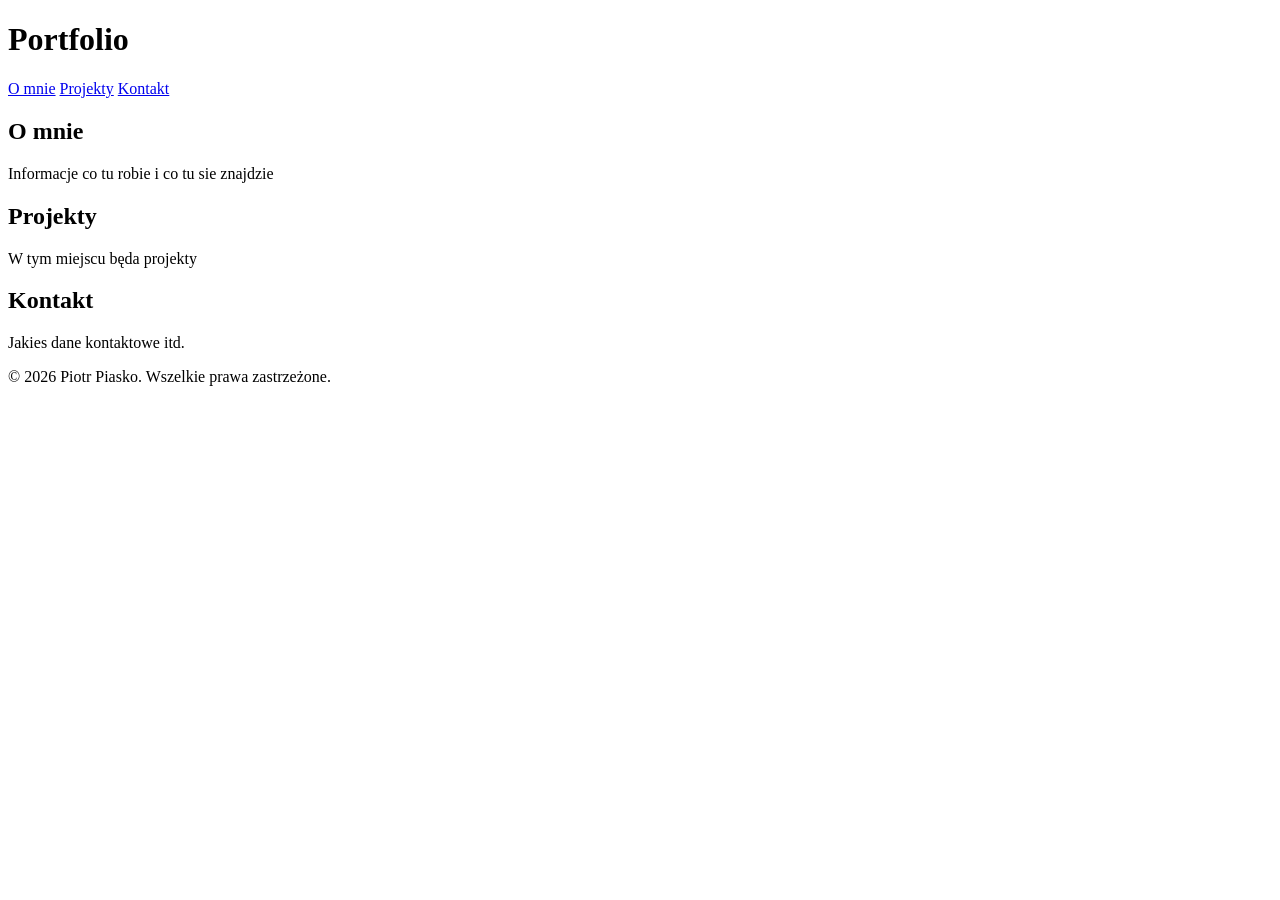
==== index.html @ c93b5d77 "Utworzenie podstawowej struktury HTML strony" ====
<!DOCTYPE html>
<html lang="pl">
<head>
	<meta charset="UTF-8">
	<meta name="viewport" content="width=device-width, initial-scale=1.0">
	<meta name="author" content="Piotr">
	<meta name="description" content="Portfolio Piotra">
	<meta name="keywords" content="portfolio, projekty, programowanie">

	<title>Portfolio</title>
	<link rel="icon" type="image/x-icon" href="favicon.ico">
	<link rel="stylesheet" href="style.css">
</head>
<body>
	<header>
		<h1>Portfolio</h1>
		<nav aria-label="Główna nawigacja">
			<a href="#o-mnie">O mnie</a>
			<a href="#projekty">Projekty</a>
			<a href="#kontakt">Kontakt</a>
		</nav>
	</header>

	<main>
		<section id="o-mnie">
			<h2>O mnie</h2>
			<p>Informacje co tu robie i co tu sie znajdzie</p>
		</section>

		<section id="projekty">
			<h2>Projekty</h2>
			<p>W tym miejscu będa projekty</p>
		</section>

		<section id="kontakt">
			<h2>Kontakt</h2>
			<p>Jakies dane kontaktowe itd.</p>
		</section>
	</main>

	<footer>
		<p>&copy; 2026 Piotr Piasko. Wszelkie prawa zastrzeżone.</p>
	</footer>

	<script src="script.js"></script>
</body>
</html>
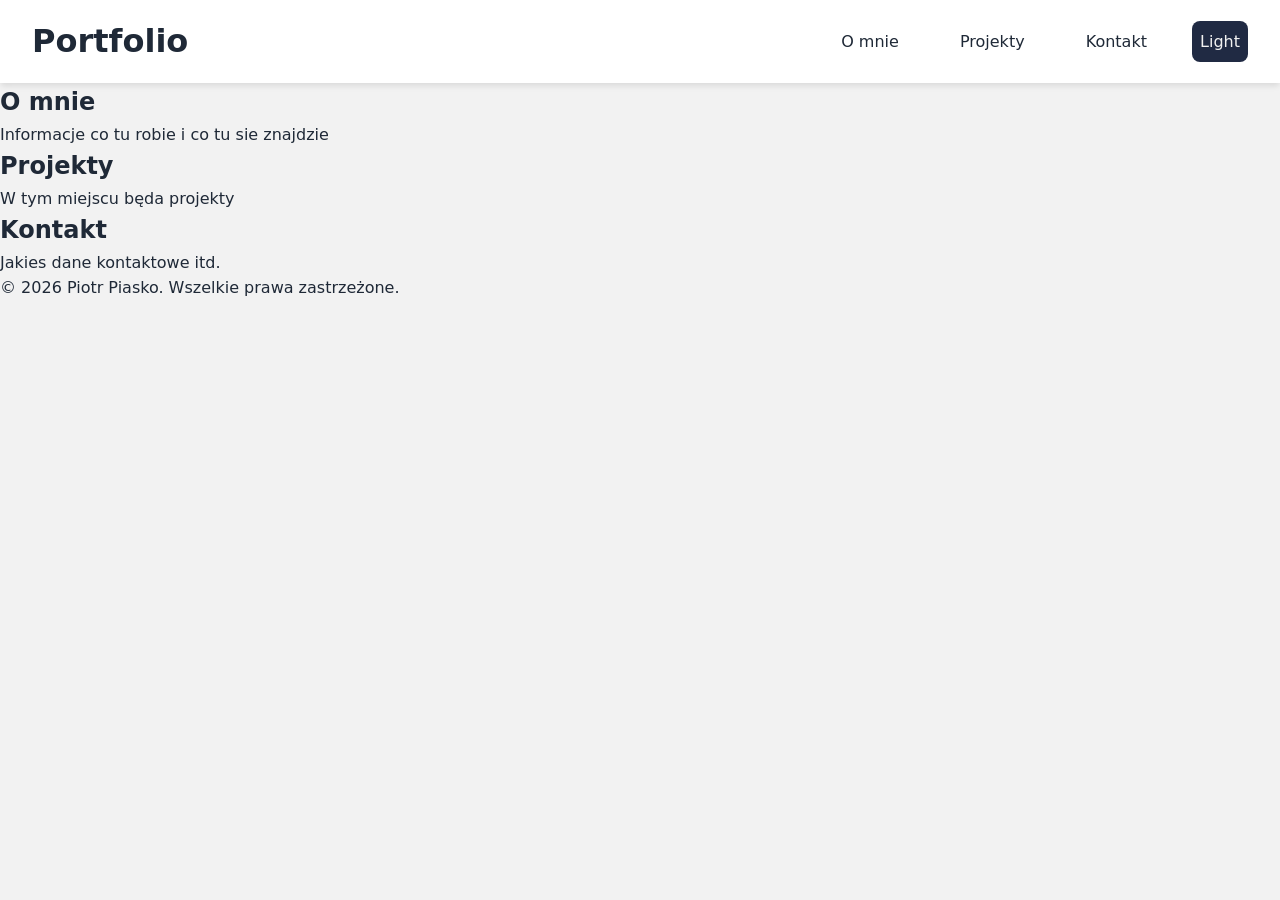
==== commit 8943bbc5: "Dodanie pierwszych stylów oraz dodanie możliwości zmiany koloru strony na jasną lub ciemną" ====
--- a/index.html
+++ b/index.html
@@ -9,15 +9,18 @@
 
 	<title>Portfolio</title>
 	<link rel="icon" type="image/x-icon" href="favicon.ico">
-	<link rel="stylesheet" href="style.css">
+	<link rel="stylesheet" href="CSS/style.css">
 </head>
 <body>
-	<header>
-		<h1>Portfolio</h1>
-		<nav aria-label="Główna nawigacja">
+	<header class="main-header">
+		<h1 class="logo">
+			<a href="index.html" aria-label="Przejdź do strony głównej">Portfolio</a>
+		</h1>
+		<nav class="nav-links" aria-label="Główna nawigacja">
 			<a href="#o-mnie">O mnie</a>
 			<a href="#projekty">Projekty</a>
 			<a href="#kontakt">Kontakt</a>
+            <button id="theme-toggle" class="theme-toggle">Light</button>
 		</nav>
 	</header>
 
@@ -36,12 +39,13 @@
 			<h2>Kontakt</h2>
 			<p>Jakies dane kontaktowe itd.</p>
 		</section>
+        
 	</main>
 
 	<footer>
 		<p>&copy; 2026 Piotr Piasko. Wszelkie prawa zastrzeżone.</p>
 	</footer>
 
-	<script src="script.js"></script>
+	<script src="JS/script.js"></script>
 </body>
 </html>
--- a/CSS/style.css
+++ b/CSS/style.css
@@ -0,0 +1,103 @@
+/* Zresetowanie domyślnych ustawień */
+*, *::before, *::after {
+    margin: 0;
+    padding: 0;
+    box-sizing: border-box;
+}
+
+/* płynne przewijanie do kotwic */
+html {
+    scroll-behavior: smooth;
+}
+
+body {
+    min-height: 100vh;
+    font-family: system-ui, -apple-system, sans-serif;
+    line-height: 1.6;
+    overflow-x: hidden;
+    
+    background-color: var(--bg-color, #ffffff);
+    color: var(--text-color, #1f2937);
+    transition: background-color 0.3s ease, color 0.3s ease; 
+}
+
+img, picture, svg, video {
+    display: block;
+    max-width: 100%;
+    height: auto;
+}
+
+input, button, textarea, select {
+    font: inherit;
+}
+
+
+/* Domyślne kolory */
+:root {
+    --header-bg: #ffffff;
+    --btn-color: #202a43;
+    --bg-color: #f2f2f2;
+    --text-color: #1f2937;
+    --hover-color: #3b82f6;
+    --border-color: #e5e7eb;
+}
+
+/* Dla trybu ciemnego */
+body.dark-theme { 
+    --header-bg: #111827;
+    --btn-color: #dedede;
+    --bg-color: #161e30;
+    --text-color: #f9fafb;
+    --hover-color: #60a5fa;
+    --border-color: #374151;
+}
+
+/* Przyklejony header */
+.main-header {
+    position: sticky;
+    top: 0;
+    z-index: 100;
+    display: flex;
+    justify-content: space-between;
+    align-items: center;
+    padding: 1rem 2rem;
+    background-color: var(--header-bg);
+    color: var(--text-color);
+    box-shadow: 0 4px 6px -1px rgba(0, 0, 0, 0.1);
+    transition: background-color 0.3s ease, color 0.3s ease; 
+}
+
+.logo a {
+    color: inherit;
+    text-decoration: none;
+}
+
+.nav-links a {
+    padding: 1rem;
+    text-decoration: none;
+    color: var(--text-color);
+    margin-left: 1.5rem;
+    font-weight: 500;
+    transition: 0.2s;
+}
+
+.nav-links a:hover {
+    color: var(--hover-color);
+    letter-spacing: 0.5px;
+}
+
+.theme-toggle {
+    background-color: var(--btn-color);
+    color: var(--bg-color);
+    border-radius: 0.5rem;
+    border: none;
+    padding: 0.5rem;
+    cursor: pointer;
+    margin-left: 1.5rem;
+    transition: background-color 0.3s ease, color 0.3s ease; 
+    transition: padding 0.2s;
+}
+.theme-toggle:hover {
+    padding-left: 0.7rem;
+    padding-right: 0.7rem;
+}
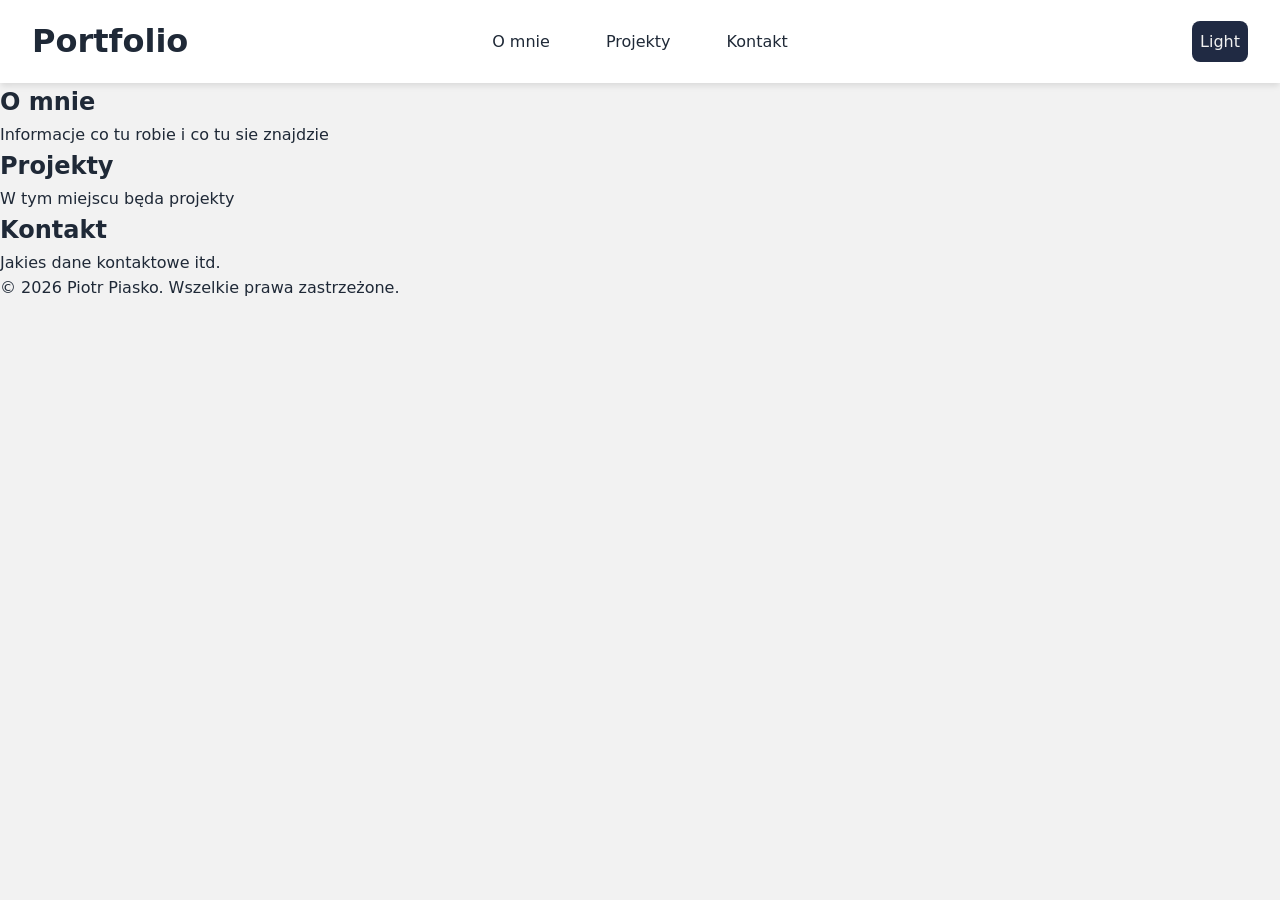
==== commit 05710d78: "Dodano menu hamburger dla urzadzen mobilnych" ====
--- a/index.html
+++ b/index.html
@@ -13,16 +13,25 @@
 </head>
 <body>
 	<header class="main-header">
-		<h1 class="logo">
-			<a href="index.html" aria-label="Przejdź do strony głównej">Portfolio</a>
-		</h1>
-		<nav class="nav-links" aria-label="Główna nawigacja">
-			<a href="#o-mnie">O mnie</a>
-			<a href="#projekty">Projekty</a>
-			<a href="#kontakt">Kontakt</a>
-            <button id="theme-toggle" class="theme-toggle">Light</button>
-		</nav>
-	</header>
+    <h1 class="logo">
+        <a href="index.html" aria-label="Przejdź do strony głównej">Portfolio</a>
+    </h1>
+    
+    <nav class="nav-links" id="nav-links" aria-label="Główna nawigacja">
+        <a href="#o-mnie">O mnie</a>
+        <a href="#projekty">Projekty</a>
+        <a href="#kontakt">Kontakt</a>
+    </nav>
+
+    <div class="header-actions">
+        <button id="theme-toggle" class="theme-toggle">Light</button>
+        <button id="hamburger-btn" class="hamburger-btn" aria-label="Menu">
+            <span class="bar"></span>
+            <span class="bar"></span>
+            <span class="bar"></span>
+        </button>
+    </div>
+</header>
 
 	<main>
 		<section id="o-mnie">
--- a/CSS/style.css
+++ b/CSS/style.css
@@ -67,6 +67,12 @@
     transition: background-color 0.3s ease, color 0.3s ease; 
 }
 
+.header-actions {
+    display: flex;
+    align-items: center;
+    gap: 1rem;
+}
+
 .logo a {
     color: inherit;
     text-decoration: none;
@@ -86,6 +92,25 @@
     letter-spacing: 0.5px;
 }
 
+.hamburger-btn {
+    display: none;
+    flex-direction: column;
+    justify-content: space-between;
+    width: 30px;
+    height: 21px;
+    background: transparent;
+    border: none;
+    cursor: pointer;
+}
+
+.hamburger-btn .bar {
+    height: 3px;
+    width: 100%;
+    background-color: var(--text-color);
+    border-radius: 5px;
+    transition: all 0.3s ease;
+}
+
 .theme-toggle {
     background-color: var(--btn-color);
     color: var(--bg-color);
@@ -93,11 +118,53 @@
     border: none;
     padding: 0.5rem;
     cursor: pointer;
-    margin-left: 1.5rem;
     transition: background-color 0.3s ease, color 0.3s ease; 
     transition: padding 0.2s;
 }
 .theme-toggle:hover {
     padding-left: 0.7rem;
     padding-right: 0.7rem;
+}
+
+@media (min-width: 769px) {
+    .nav-links {
+        position: absolute;
+        left: 50%;
+        transform: translateX(-50%);
+        display: flex;
+        gap: 1.5rem;
+    }
+
+    .nav-links a {
+        margin-left: 0;
+    }
+}
+
+@media (max-width: 768px) {
+    .hamburger-btn {
+        display: flex;
+    }
+
+    .nav-links {
+        display: none;
+        flex-direction: column;
+        position: absolute;
+        top: 100%;
+        left: 0;
+        width: 100%;
+        background-color: var(--header-bg);
+        padding: 1.5rem 0;
+        box-shadow: 0 4px 6px -1px rgba(0, 0, 0, 0.1);
+        text-align: center;
+    }
+
+    .nav-links a {
+        margin: 0;
+        padding: 1rem;
+        display: block;
+    }
+
+    .nav-links.active {
+        display: flex;
+    }
 }
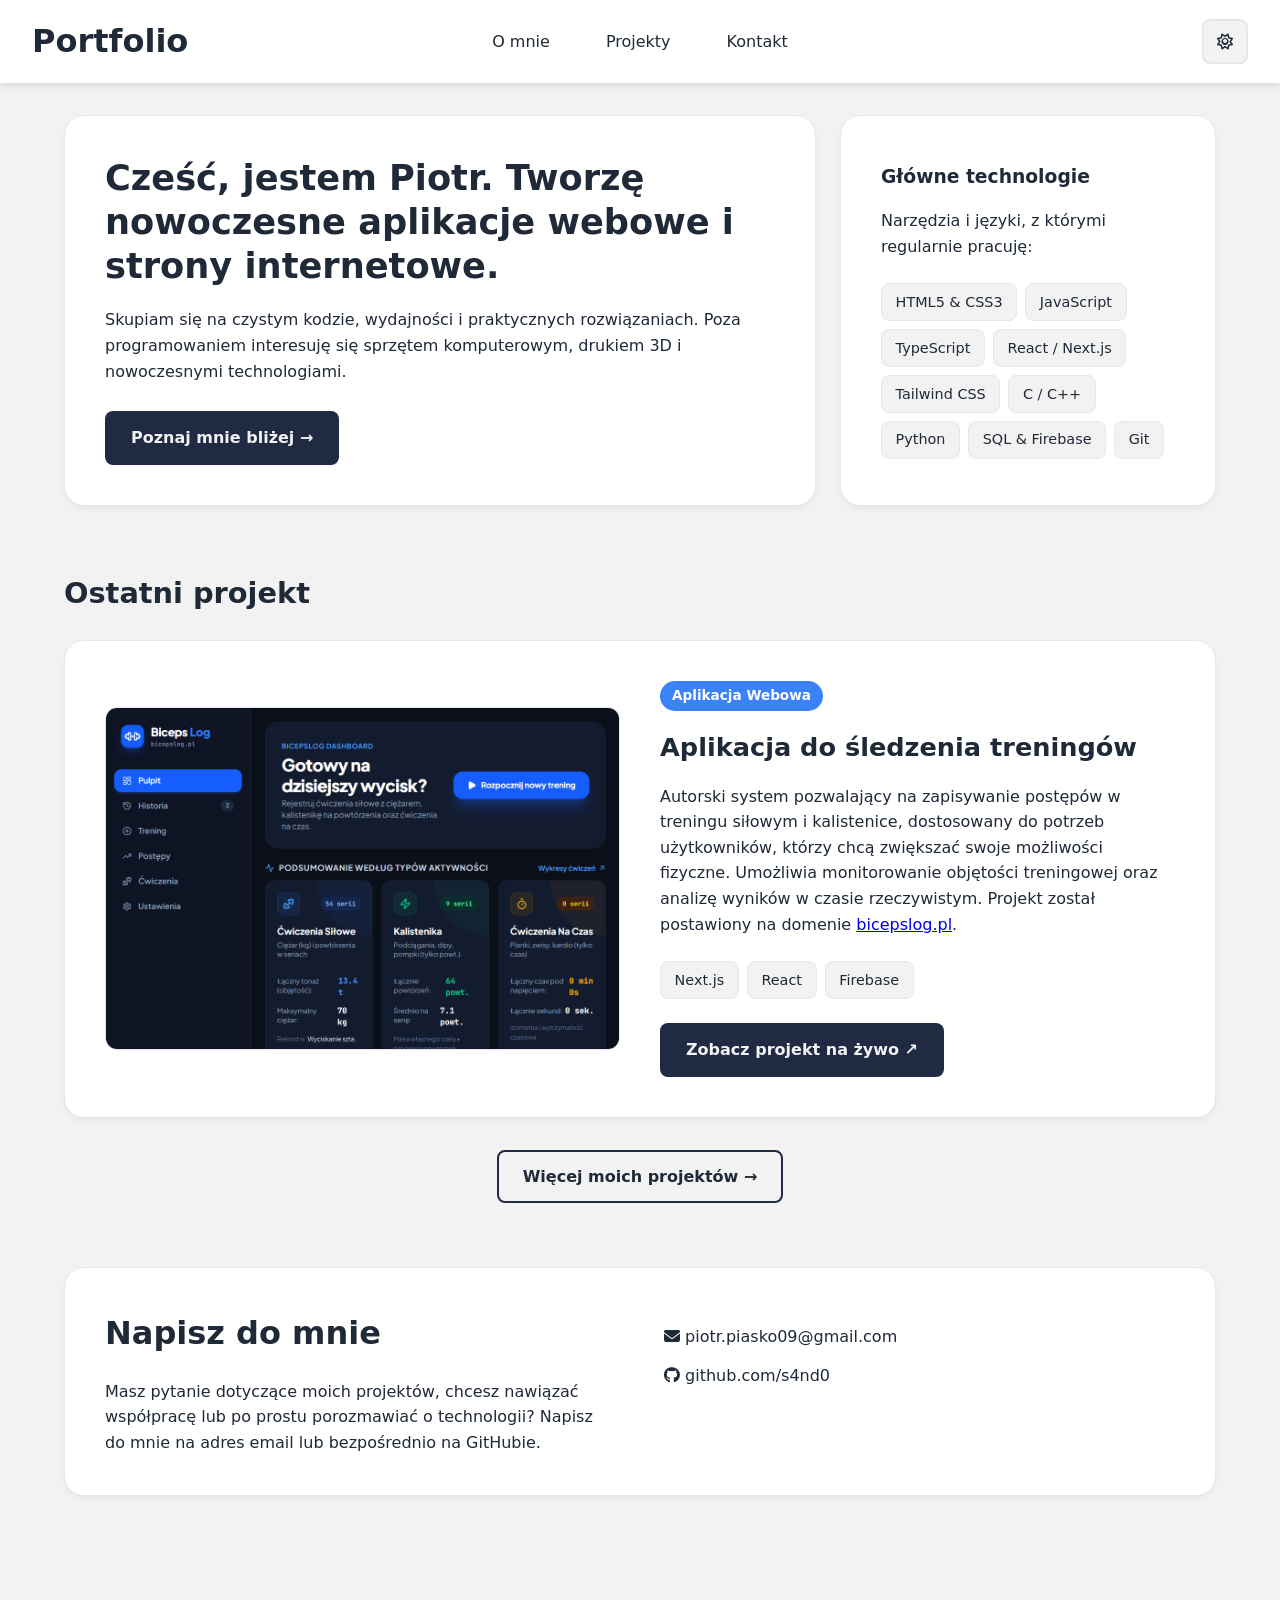
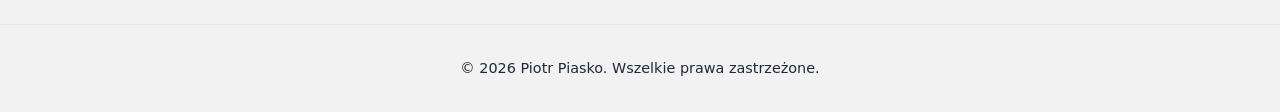
==== commit 9cf62365: "Dodanie treści na stronę główną oraz styli w css. Dodanie ikon. Mniejsze poprawki zmiany trybu ciemn" ====
--- a/index.html
+++ b/index.html
@@ -10,6 +10,7 @@
 	<title>Portfolio</title>
 	<link rel="icon" type="image/x-icon" href="favicon.ico">
 	<link rel="stylesheet" href="CSS/style.css">
+	<link rel="stylesheet" href="https://cdnjs.cloudflare.com/ajax/libs/font-awesome/6.5.1/css/all.min.css">
 </head>
 <body>
 	<header class="main-header">
@@ -18,13 +19,13 @@
     </h1>
     
     <nav class="nav-links" id="nav-links" aria-label="Główna nawigacja">
-        <a href="#o-mnie">O mnie</a>
-        <a href="#projekty">Projekty</a>
-        <a href="#kontakt">Kontakt</a>
+        <a href="o-mnie.html">O mnie</a>
+		<a href="projekty.html">Projekty</a>
+		<a href="#kontakt">Kontakt</a>
     </nav>
 
     <div class="header-actions">
-        <button id="theme-toggle" class="theme-toggle">Light</button>
+        <button id="theme-toggle" class="theme-toggle"><i id="theme-icon" class="fa-regular fa-sun"></i></button>
         <button id="hamburger-btn" class="hamburger-btn" aria-label="Menu">
             <span class="bar"></span>
             <span class="bar"></span>
@@ -34,20 +35,80 @@
 </header>
 
 	<main>
-		<section id="o-mnie">
-			<h2>O mnie</h2>
-			<p>Informacje co tu robie i co tu sie znajdzie</p>
-		</section>
+		<main class="container">
+    <section id="o-mnie-zajawka" class="bento-section">
+        <div class="bento-grid-hero">
+            <div class="bento-card hero-intro">
+                <h2>Cześć, jestem Piotr. Tworzę nowoczesne aplikacje webowe i strony internetowe.</h2>
+                <p>Skupiam się na czystym kodzie, wydajności i praktycznych rozwiązaniach. Poza programowaniem interesuję się sprzętem komputerowym, drukiem 3D i nowoczesnymi technologiami.</p>
+                <div class="card-actions">
+                    <a href="o-mnie.html" class="btn btn-primary">Poznaj mnie bliżej &rarr;</a>
+                </div>
+            </div>
 
-		<section id="projekty">
-			<h2>Projekty</h2>
-			<p>W tym miejscu będa projekty</p>
-		</section>
+            <div class="bento-card hero-skills">
+                <h3>Główne technologie</h3>
+                <p>Narzędzia i języki, z którymi regularnie pracuję:</p>
+                <div class="skills-pills">
+                    <span class="pill">HTML5 & CSS3</span>
+                    <span class="pill">JavaScript</span>
+					<span class="pill">TypeScript</span>
+                    <span class="pill">React / Next.js</span>
+                    <span class="pill">Tailwind CSS</span>
+                    <span class="pill">C / C++</span>
+					<span class="pill">Python</span>
+                    <span class="pill">SQL & Firebase</span>
+                    <span class="pill">Git</span>
+                </div>
+            </div>
+        </div>
+    </section>
 
-		<section id="kontakt">
-			<h2>Kontakt</h2>
-			<p>Jakies dane kontaktowe itd.</p>
-		</section>
+    <section id="wyrozniony-projekt" class="bento-section">
+        <div class="section-header">
+            <h2>Ostatni projekt</h2>
+        </div>
+
+        <div class="bento-card featured-project">
+            <div class="project-image">
+                <img src="./images/projekt1.png" alt="Zrzut ekranu aplikacji treningowej">
+            </div>
+            <div class="project-info">
+                <span class="badge">Aplikacja Webowa</span>
+                <h3>Aplikacja do śledzenia treningów</h3>
+                <p>Autorski system pozwalający na zapisywanie postępów w treningu siłowym i kalistenice, dostosowany do potrzeb użytkowników, którzy chcą zwiększać swoje możliwości fizyczne. Umożliwia monitorowanie objętości treningowej oraz analizę wyników w czasie rzeczywistym. Projekt został postawiony na domenie <a href="https://bicepslog.pl/" target="_blank" rel="noopener noreferrer">bicepslog.pl</a>.</p>
+                <div class="skills-pills">
+                    <span class="pill">Next.js</span>
+                    <span class="pill">React</span>
+                    <span class="pill">Firebase</span>
+                </div>
+                <div class="card-actions">
+                    <a href="https://bicepslog.pl/" target="_blank" rel="noopener noreferrer" class="btn btn-primary">Zobacz projekt na żywo &nearr;</a>
+                </div>
+            </div>
+        </div>
+        <div class="center-action">
+            <a href="projekty.html" class="btn btn-outline">Więcej moich projektów &rarr;</a>
+        </div>
+    </section>
+
+    <section id="kontakt" class="bento-section">
+        <div class="bento-card contact-box">
+            <div class="contact-info">
+                <h2>Napisz do mnie</h2>
+                <p>Masz pytanie dotyczące moich projektów, chcesz nawiązać współpracę lub po prostu porozmawiać o technologii? Napisz do mnie na adres email lub bezpośrednio na GitHubie.</p>
+                
+            </div>
+			<div class="contact-info">
+				<div class="contact-links">
+                    <a href="mailto:piotr.piasko09@gmail.com" class="contact-link"><i class="fa-solid fa-envelope"></i> piotr.piasko09@gmail.com</a>
+                    <a href="https://github.com/s4nd0" target="_blank" rel="noopener noreferrer" class="contact-link"><i class="fa-brands fa-github"></i> github.com/s4nd0</a>
+                </div>
+			</div>
+        </div>
+		
+    </section>
+</main>
         
 	</main>
 
--- a/CSS/style.css
+++ b/CSS/style.css
@@ -5,7 +5,6 @@
     box-sizing: border-box;
 }
 
-/* płynne przewijanie do kotwic */
 html {
     scroll-behavior: smooth;
 }
@@ -112,18 +111,209 @@
 }
 
 .theme-toggle {
+    background-color: var(--bg-color);
+    color: var(--text-color);
+    border-radius: 0.5rem;
+    border: 2px solid var(--border-color);
+    padding: 0.5rem 0.8rem;
+    cursor: pointer;
+    transition: background-color 0.3s ease, color 0.3s ease; 
+    transition: padding 0.2s ease, border-color 0.3s ease;
+}
+.theme-toggle:hover {
+    
+}
+
+.container {
+    max-width: 1200px;
+    margin: 0 auto;
+    padding: 2rem 1.5rem;
+}
+
+.bento-section {
+    margin-bottom: 4rem;
+}
+
+.section-header {
+    margin-bottom: 1.5rem;
+}
+
+.section-header h2 {
+    font-size: 1.8rem;
+}
+
+.bento-card {
+    background-color: var(--header-bg);
+    border: 1px solid var(--border-color);
+    border-radius: 1.25rem;
+    padding: 2.5rem;
+    box-shadow: 0 4px 6px -1px rgba(0, 0, 0, 0.05);
+    transition: transform 0.2s ease, background-color 0.3s ease, border-color 0.3s ease;
+}
+
+.bento-grid-hero {
+    display: grid;
+    grid-template-columns: 2fr 1fr;
+    gap: 1.5rem;
+}
+
+.hero-intro {
+    display: flex;
+    flex-direction: column;
+    justify-content: center;
+    gap: 1.2rem;
+}
+
+.hero-intro h2 {
+    font-size: 2.2rem;
+    line-height: 1.25;
+}
+
+.hero-skills {
+    display: flex;
+    flex-direction: column;
+    justify-content: center;
+    gap: 1rem;
+}
+
+.badge {
+    display: inline-block;
+    align-self: flex-start;
+    background-color: var(--hover-color);
+    color: #ffffff;
+    padding: 0.25rem 0.75rem;
+    border-radius: 2rem;
+    font-size: 0.85rem;
+    font-weight: 600;
+}
+
+.skills-pills {
+    display: flex;
+    flex-wrap: wrap;
+    gap: 0.5rem;
+    margin-top: 0.5rem;
+}
+
+.pill {
+    background-color: var(--bg-color);
+    border: 1px solid var(--border-color);
+    padding: 0.4rem 0.85rem;
+    border-radius: 0.5rem;
+    font-size: 0.9rem;
+    font-weight: 500;
+    transition: background-color 0.3s ease, border-color 0.3s ease;
+}
+
+.featured-project {
+    display: grid;
+    grid-template-columns: 1fr 1fr;
+    gap: 2.5rem;
+    align-items: center;
+}
+
+.project-image {
+    overflow: hidden;
+    border-radius: 0.75rem;
+    border: 1px solid var(--border-color);
+}
+
+.project-image img {
+    width: 100%;
+    transition: transform 0.3s ease;
+}
+
+.project-info {
+    display: flex;
+    flex-direction: column;
+    gap: 1rem;
+}
+
+.project-info h3 {
+    font-size: 1.6rem;
+}
+
+.center-action {
+    text-align: center;
+    margin-top: 2rem;
+}
+
+.contact-box {
+    display: grid;
+    grid-template-columns: 1fr 1fr;
+    gap: 3rem;
+}
+
+.contact-info {
+    display: flex;
+    flex-direction: column;
+    gap: 1.2rem;
+}
+
+.contact-info h2 {
+    font-size: 2rem;
+}
+
+.contact-links {
+    display: flex;
+    flex-direction: column;
+    gap: 0.8rem;
+    margin-top: 1rem;
+}
+
+.contact-link {
+    color: var(--text-color);
+    text-decoration: none;
+    font-weight: 500;
+    transition: color 0.2s;
+}
+
+.contact-link:hover {
+    color: var(--hover-color);
+}
+
+.card-actions {
+    margin-top: 0.5rem;
+}
+
+.btn {
+    display: inline-block;
+    padding: 0.75rem 1.5rem;
+    border-radius: 0.5rem;
+    text-decoration: none;
+    font-weight: 600;
+    cursor: pointer;
+    border: 2px solid transparent;
+    transition: all 0.2s ease;
+    text-align: center;
+}
+
+.btn-primary {
     background-color: var(--btn-color);
     color: var(--bg-color);
-    border-radius: 0.5rem;
-    border: none;
-    padding: 0.5rem;
-    cursor: pointer;
-    transition: background-color 0.3s ease, color 0.3s ease; 
-    transition: padding 0.2s;
-}
-.theme-toggle:hover {
-    padding-left: 0.7rem;
-    padding-right: 0.7rem;
+}
+
+.btn-primary:hover {
+    background-color: var(--hover-color);
+    color: #ffffff;
+}
+
+.btn-outline {
+    background-color: transparent;
+    border-color: var(--btn-color);
+    color: var(--text-color);
+}
+
+.btn-outline:hover {
+    background-color: var(--btn-color);
+    color: var(--bg-color);
+}
+
+footer {
+    text-align: center;
+    padding: 2rem;
+    border-top: 1px solid var(--border-color);
+    margin-top: 2rem;
+    font-size: 0.9rem;
 }
 
 @media (min-width: 769px) {
@@ -167,4 +357,19 @@
     .nav-links.active {
         display: flex;
     }
+
+    .bento-grid-hero,
+    .featured-project,
+    .contact-box {
+        grid-template-columns: 1fr;
+        gap: 1.5rem;
+    }
+
+    .bento-card {
+        padding: 1.5rem;
+    }
+
+    .hero-intro h2 {
+        font-size: 1.75rem;
+    }
 }
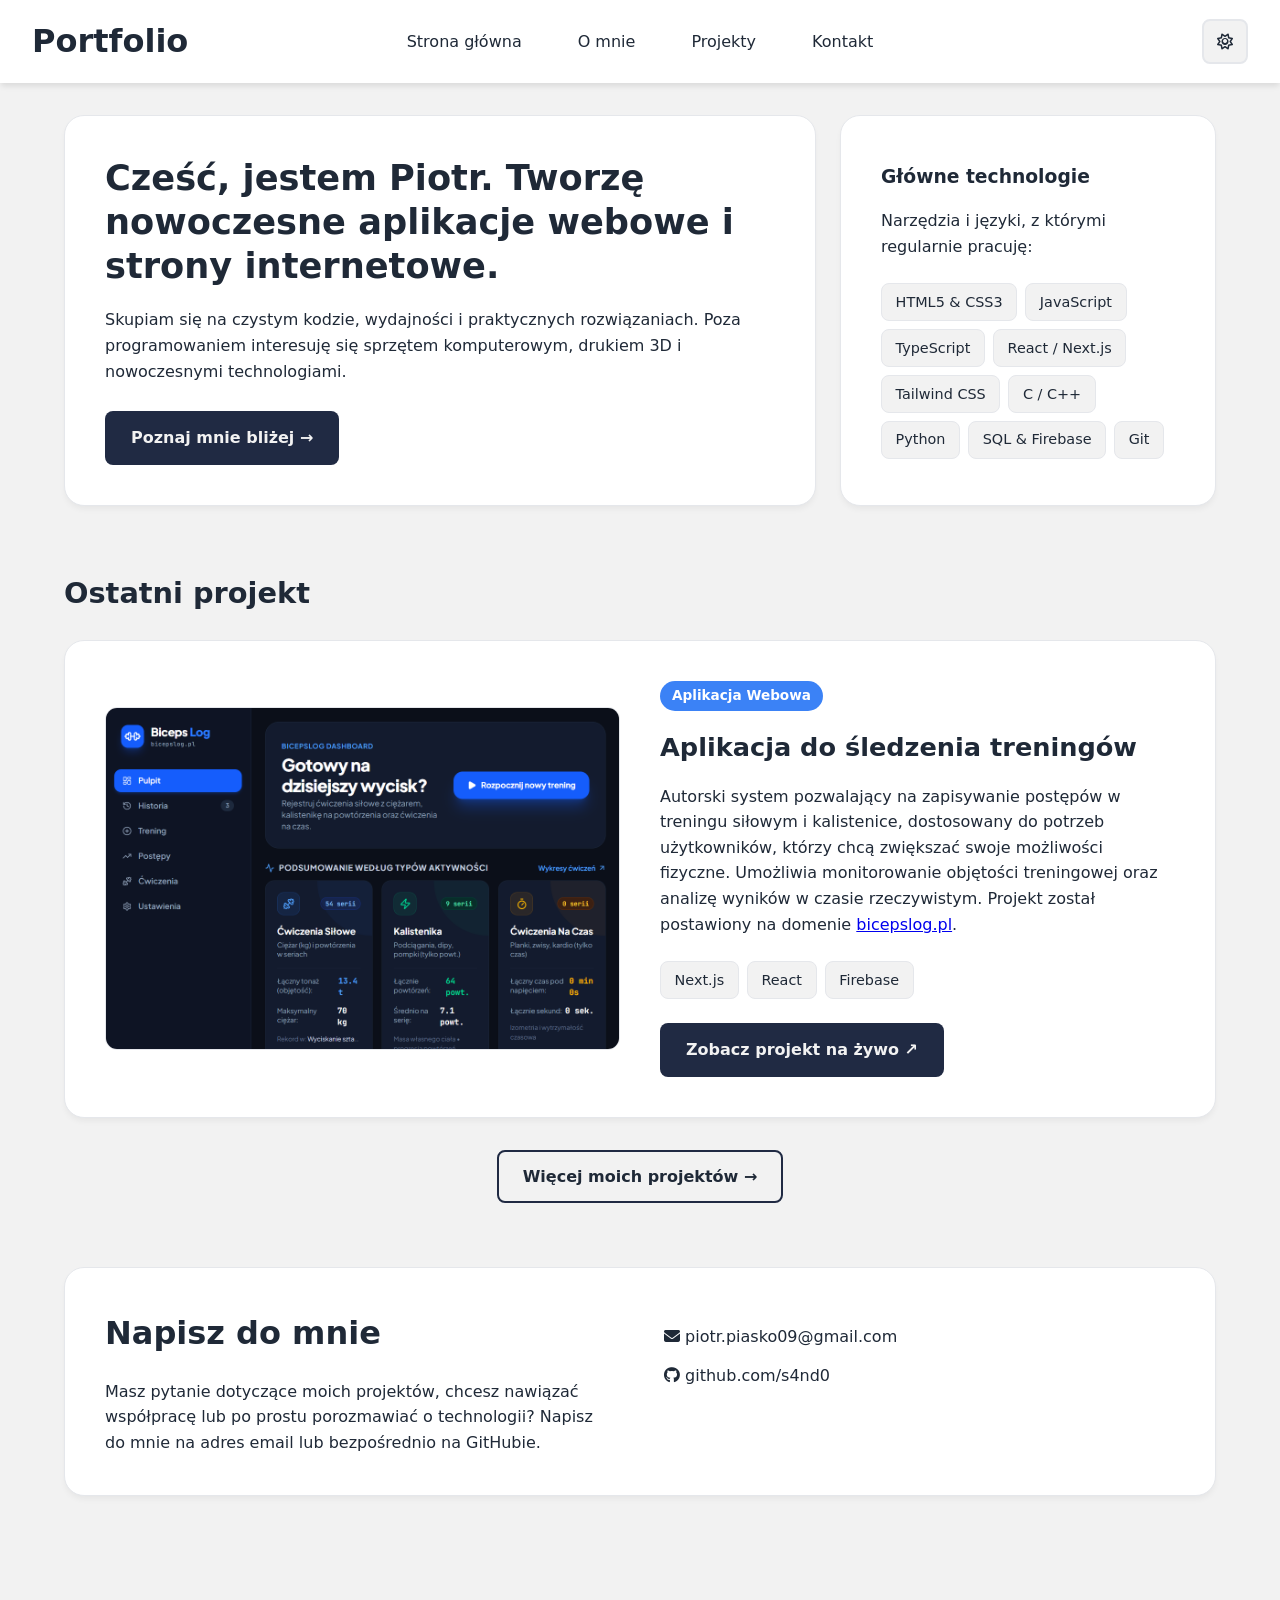
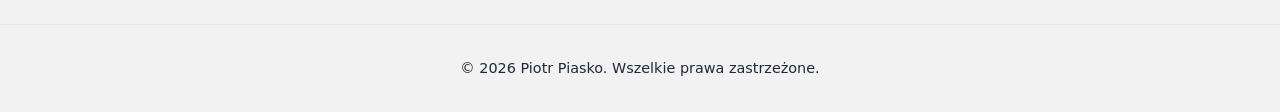
==== commit d0a77b8e: "Dodanie treści na stronę o-mnie. Dodanie ikon. Poprawy paska nawigacji." ====
--- a/index.html
+++ b/index.html
@@ -4,35 +4,42 @@
 	<meta charset="UTF-8">
 	<meta name="viewport" content="width=device-width, initial-scale=1.0">
 	<meta name="author" content="Piotr">
-	<meta name="description" content="Portfolio Piotra">
+	<meta name="description" content="Portfolio Piotr Piasko">
 	<meta name="keywords" content="portfolio, projekty, programowanie">
 
-	<title>Portfolio</title>
-	<link rel="icon" type="image/x-icon" href="favicon.ico">
+	<title>Portfolio - Piotr Piasko</title>
+	<script>
+		if (localStorage.getItem('theme') === 'dark') {
+			document.documentElement.classList.add('dark-theme');
+		}
+	</script>
+	<link rel="icon" href="favicon.svg" type="image/svg+xml">
+    <link rel="icon" href="favicon.ico" sizes="32x32">
 	<link rel="stylesheet" href="CSS/style.css">
 	<link rel="stylesheet" href="https://cdnjs.cloudflare.com/ajax/libs/font-awesome/6.5.1/css/all.min.css">
 </head>
 <body>
 	<header class="main-header">
-    <h1 class="logo">
-        <a href="index.html" aria-label="Przejdź do strony głównej">Portfolio</a>
-    </h1>
-    
-    <nav class="nav-links" id="nav-links" aria-label="Główna nawigacja">
-        <a href="o-mnie.html">O mnie</a>
-		<a href="projekty.html">Projekty</a>
-		<a href="#kontakt">Kontakt</a>
-    </nav>
+        <h1 class="logo">
+            <a href="index.html" aria-label="Przejdź do strony głównej">Portfolio</a>
+        </h1>
+        
+        <nav class="nav-links" id="nav-links" aria-label="Główna nawigacja">
+            <a href="index.html">Strona główna</a>
+            <a href="o-mnie.html">O mnie</a>
+            <a href="projekty.html">Projekty</a>
+            <a href="#kontakt">Kontakt</a>
+        </nav>
 
-    <div class="header-actions">
-        <button id="theme-toggle" class="theme-toggle"><i id="theme-icon" class="fa-regular fa-sun"></i></button>
-        <button id="hamburger-btn" class="hamburger-btn" aria-label="Menu">
-            <span class="bar"></span>
-            <span class="bar"></span>
-            <span class="bar"></span>
-        </button>
-    </div>
-</header>
+        <div class="header-actions">
+            <button id="theme-toggle" class="theme-toggle"><i id="theme-icon" class="fa-regular fa-sun"></i></button>
+            <button id="hamburger-btn" class="hamburger-btn" aria-label="Menu">
+                <span class="bar"></span>
+                <span class="bar"></span>
+                <span class="bar"></span>
+            </button>
+        </div>
+    </header>
 
 	<main>
 		<main class="container">
--- a/CSS/style.css
+++ b/CSS/style.css
@@ -42,7 +42,7 @@
 }
 
 /* Dla trybu ciemnego */
-body.dark-theme { 
+html.dark-theme { 
     --header-bg: #111827;
     --btn-color: #dedede;
     --bg-color: #161e30;
@@ -119,9 +119,6 @@
     cursor: pointer;
     transition: background-color 0.3s ease, color 0.3s ease; 
     transition: padding 0.2s ease, border-color 0.3s ease;
-}
-.theme-toggle:hover {
-    
 }
 
 .container {
@@ -314,6 +311,105 @@
     border-top: 1px solid var(--border-color);
     margin-top: 2rem;
     font-size: 0.9rem;
+}
+
+.page-intro {
+    max-width: 750px;
+    margin-bottom: 3rem;
+    display: flex;
+    flex-direction: column;
+    gap: 0.8rem;
+}
+
+.page-intro h2 {
+    font-size: 2.4rem;
+    line-height: 1.2;
+}
+
+.badges-row {
+    display: flex;
+    flex-wrap: wrap;
+    gap: 0.5rem;
+}
+
+.badge-outline {
+    background-color: transparent;
+    border: 1px solid var(--hover-color);
+    color: var(--hover-color);
+}
+
+.spotlight-card {
+    border: 2px solid var(--hover-color);
+}
+
+.projects-pair-grid {
+    display: grid;
+    grid-template-columns: 1fr 1fr;
+    gap: 2rem;
+    align-items: start;
+}
+
+.featured-project.vertical-card {
+    grid-template-columns: 1fr;
+    gap: 1.5rem;
+}
+
+.details-toggle {
+    display: inline-flex;
+    align-items: center;
+    gap: 0.75rem;
+    background: none;
+    color: var(--text-color);
+    border: 0;
+    padding: 0.25rem 0;
+    font-weight: 600;
+    font-size: 0.9rem;
+    cursor: pointer;
+    transition: color 0.2s ease;
+    text-align: left;
+}
+
+.details-toggle:hover {
+    color: var(--hover-color);
+}
+
+.arrow-icon {
+    transition: transform 0.35s ease;
+    flex-shrink: 0;
+}
+
+.details-toggle[aria-expanded="true"] .arrow-icon {
+    transform: rotate(180deg);
+}
+
+.project-details-wrapper {
+    display: grid;
+    grid-template-rows: 0fr;
+    opacity: 0;
+    transition: grid-template-rows 0.35s ease, opacity 0.3s ease, margin 0.35s ease;
+}
+
+.project-details-wrapper.open {
+    grid-template-rows: 1fr;
+    opacity: 1;
+    margin-top: 0.25rem;
+    margin-bottom: 0.5rem;
+}
+
+.project-details-content {
+    overflow: hidden;
+}
+
+.details-list {
+    list-style-position: inside;
+    background-color: var(--bg-color);
+    border-left: 3px solid var(--hover-color);
+    padding: 1rem 1.25rem;
+    border-radius: 0 0.5rem 0.5rem 0;
+    display: flex;
+    flex-direction: column;
+    gap: 0.6rem;
+    font-size: 0.92rem;
 }
 
 @media (min-width: 769px) {
@@ -372,4 +468,12 @@
     .hero-intro h2 {
         font-size: 1.75rem;
     }
+
+    .projects-pair-grid {
+        grid-template-columns: 1fr;
+    }
+
+    .reversed-card .project-image {
+        order: -1;
+    }
 }
